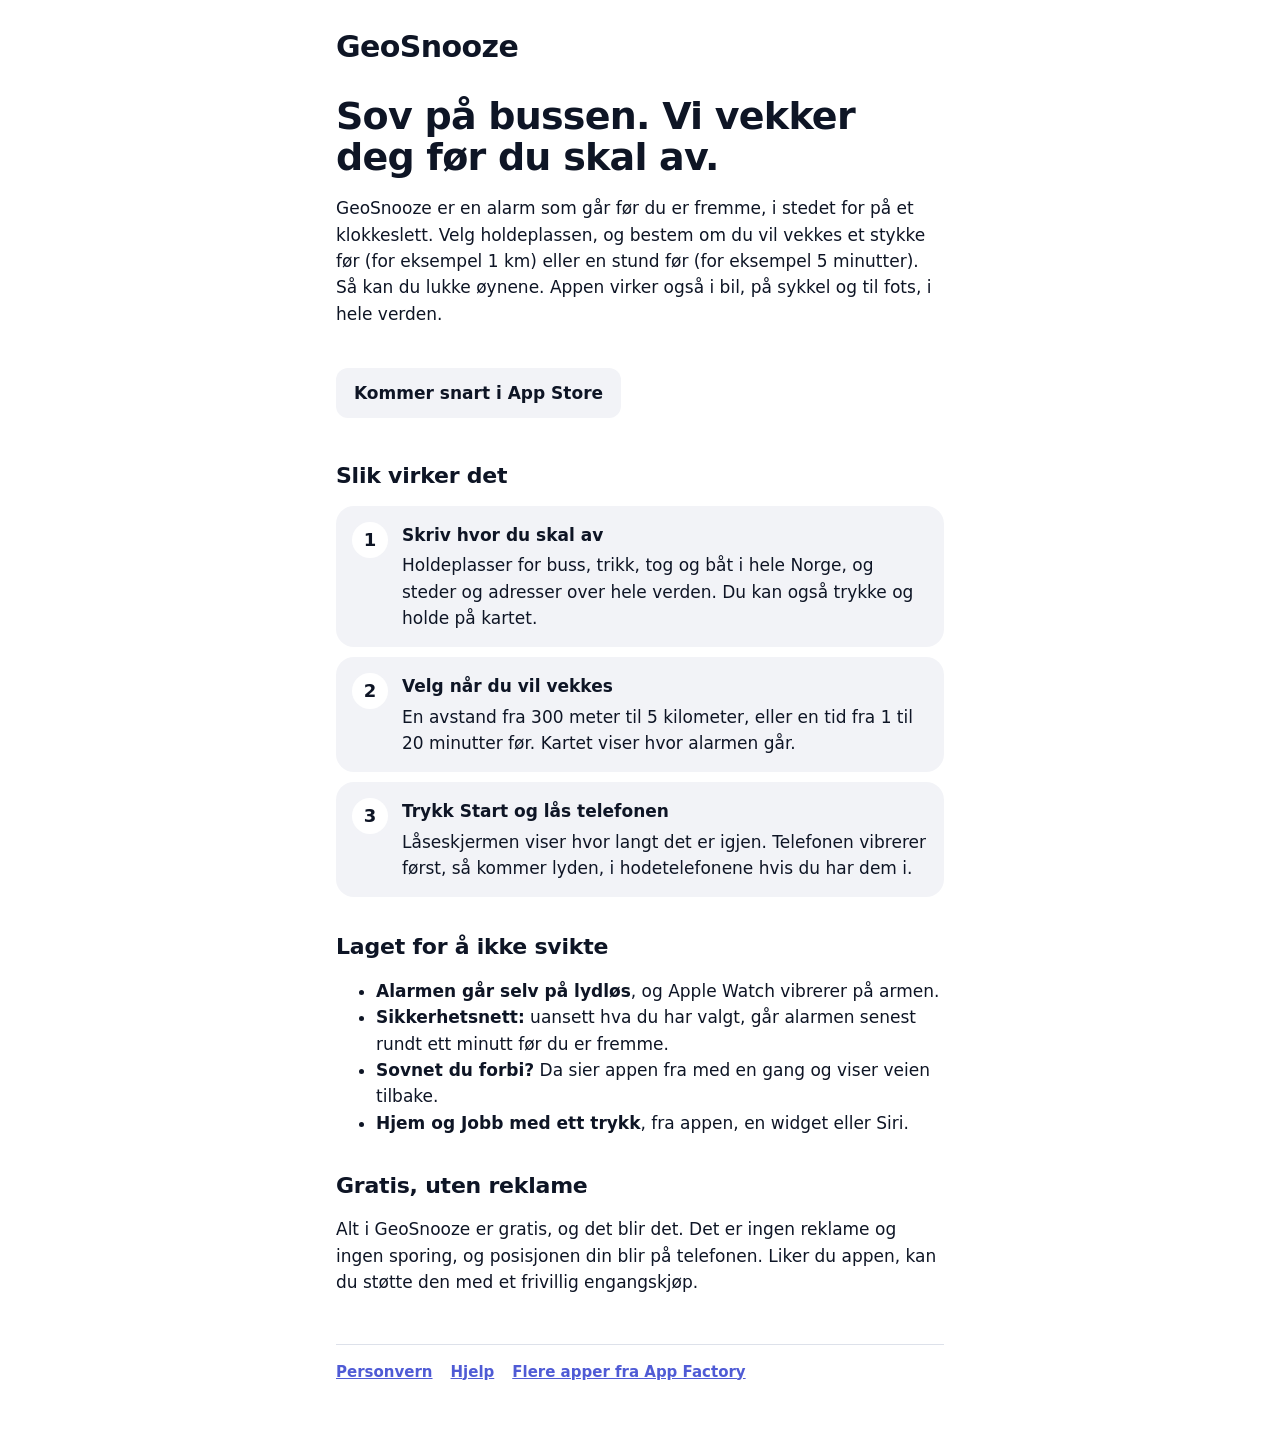
==== index.html @ c6c5e123 "Forside, personvern og hjelp for GeoSnooze Co-Authored-By: Claude Opus 5.5 <noreply@anthropic.com> C" ====
<!doctype html>
<html lang="nb">
<head>
<meta charset="utf-8">
<meta name="viewport" content="width=device-width, initial-scale=1">
<title>GeoSnooze – vekker deg før holdeplassen</title>
<meta name="description" content="Sov trygt på bussen, trikken eller toget. GeoSnooze vekker deg før du skal av.">
<meta name="theme-color" content="#FFFFFF">
<link rel="alternate" hreflang="nb" href="./">
<link rel="alternate" hreflang="x-default" href="./">
<link rel="stylesheet" href="./style.css">
</head>
<body>
<main>
  <a class="brand" href="./"><span>GeoSnooze</span></a>
  <h1>Sov på bussen. Vi vekker deg før du skal av.</h1>
  <p>GeoSnooze er en alarm som går før du er fremme, i stedet for på et klokkeslett. Velg holdeplassen,
    og bestem om du vil vekkes et stykke før (for eksempel 1 km) eller en stund før (for eksempel 5 minutter).
    Så kan du lukke øynene. Appen virker også i bil, på sykkel og til fots, i hele verden.</p>
  <p class="store-soon">Kommer snart i App Store</p>

  <h2>Slik virker det</h2>
  <ol class="steps">
    <li><b>Skriv hvor du skal av</b><span>Holdeplasser for buss, trikk, tog og båt i hele Norge, og steder og adresser
      over hele verden. Du kan også trykke og holde på kartet.</span></li>
    <li><b>Velg når du vil vekkes</b><span>En avstand fra 300 meter til 5 kilometer, eller en tid fra 1 til 20 minutter
      før. Kartet viser hvor alarmen går.</span></li>
    <li><b>Trykk Start og lås telefonen</b><span>Låseskjermen viser hvor langt det er igjen. Telefonen vibrerer først,
      så kommer lyden, i hodetelefonene hvis du har dem i.</span></li>
  </ol>

  <h2>Laget for å ikke svikte</h2>
  <ul>
    <li><strong>Alarmen går selv på lydløs</strong>, og Apple Watch vibrerer på armen.</li>
    <li><strong>Sikkerhetsnett:</strong> uansett hva du har valgt, går alarmen senest rundt ett minutt før du er fremme.</li>
    <li><strong>Sovnet du forbi?</strong> Da sier appen fra med en gang og viser veien tilbake.</li>
    <li><strong>Hjem og Jobb med ett trykk</strong>, fra appen, en widget eller Siri.</li>
  </ul>

  <h2>Gratis, uten reklame</h2>
  <p>Alt i GeoSnooze er gratis, og det blir det. Det er ingen reklame og ingen sporing, og posisjonen din blir
    på telefonen. Liker du appen, kan du støtte den med et frivillig engangskjøp.</p>
  <footer>
    <a href="personvern/">Personvern</a>
    <a href="support/">Hjelp</a>
    <a href="/">Flere apper fra App Factory</a>
  </footer>
</main>
</body>
</html>
---- style.css ----
/* Laget av Felles/skript/nettside.py fra app.json. Rett ikke her. */
:root {
  --bakgrunn: #FFFFFF;
  --flate: #F2F3F7;
  --tekst: #0E1525;
  --overskrift: #0E1525;
  --dempet: #5B6478;
  --aksent: #4F5BD5;
  --linje: #DDE1EA;
  color-scheme: light;
}
/* Grunnstilen for appnettsidene (Felles/skript/nettside/style.css). Fargene kommer fra app.json.
   Appens egne fonter og pynt legges i content/nettside/ekstra.css. */
* { box-sizing: border-box; }
html { -webkit-text-size-adjust: 100%; }
body {
  margin: 0;
  background: var(--bakgrunn);
  color: var(--tekst);
  font: 400 17px/1.55 -apple-system, system-ui, "Segoe UI", sans-serif;
}
main { max-width: 640px; margin: 0 auto; padding: 32px 16px 48px; }

.brand { display: inline-flex; align-items: center; gap: 12px; text-decoration: none; color: var(--overskrift); }
.brand img { width: 44px; height: 44px; border-radius: 10px; flex: none; }
.brand span { font: 800 30px/1 -apple-system, system-ui, sans-serif; letter-spacing: -0.02em; }
.brand.small img { width: 32px; height: 32px; border-radius: 7px; }
.brand.small span { font-size: 22px; }

h1 { color: var(--overskrift); font: 800 38px/1.08 -apple-system, system-ui, sans-serif; letter-spacing: -0.02em; margin: 32px 0 12px; }
h2 { color: var(--overskrift); font: 700 22px/1.25 -apple-system, system-ui, sans-serif; letter-spacing: -0.01em; margin: 36px 0 8px; }
strong, b { color: var(--overskrift); font-weight: 700; }
a { color: var(--aksent); font-weight: 600; }
.muted { color: var(--dempet); }

.store-badge { display: inline-block; margin: 24px 0 8px; line-height: 0; }
.store-badge img { height: 50px; width: auto; display: block; }
.store-badge:hover { opacity: 0.85; }
.store-soon { display: inline-block; margin: 24px 0 8px; padding: 12px 18px; border-radius: 12px; background: var(--flate); color: var(--overskrift); font-weight: 600; }

ol.steps { list-style: none; padding: 0; margin: 16px 0 0; display: grid; gap: 10px; counter-reset: step; }
ol.steps li { counter-increment: step; display: grid; grid-template-columns: 36px 1fr; gap: 4px 14px; background: var(--flate); border-radius: 18px; padding: 16px; }
ol.steps li::before { content: counter(step); grid-row: span 2; width: 36px; height: 36px; border-radius: 50%; background: var(--bakgrunn); color: var(--overskrift); font: 800 18px/36px -apple-system, system-ui, sans-serif; text-align: center; }

.pro { background: var(--flate); border-radius: 18px; padding: 20px; margin: 16px 0; }
.pro h2 { margin-top: 0; }
.pro ul { margin: 8px 0 0; padding-left: 20px; }
.badge { display: inline-block; background: var(--aksent); color: var(--bakgrunn); font: 800 13px/1 -apple-system, system-ui, sans-serif; letter-spacing: 0.04em; text-transform: uppercase; border-radius: 8px; padding: 5px 8px; vertical-align: 3px; }

footer { margin-top: 48px; padding-top: 16px; border-top: 1px solid var(--linje); font-size: 15px; display: flex; flex-wrap: wrap; gap: 8px 18px; }
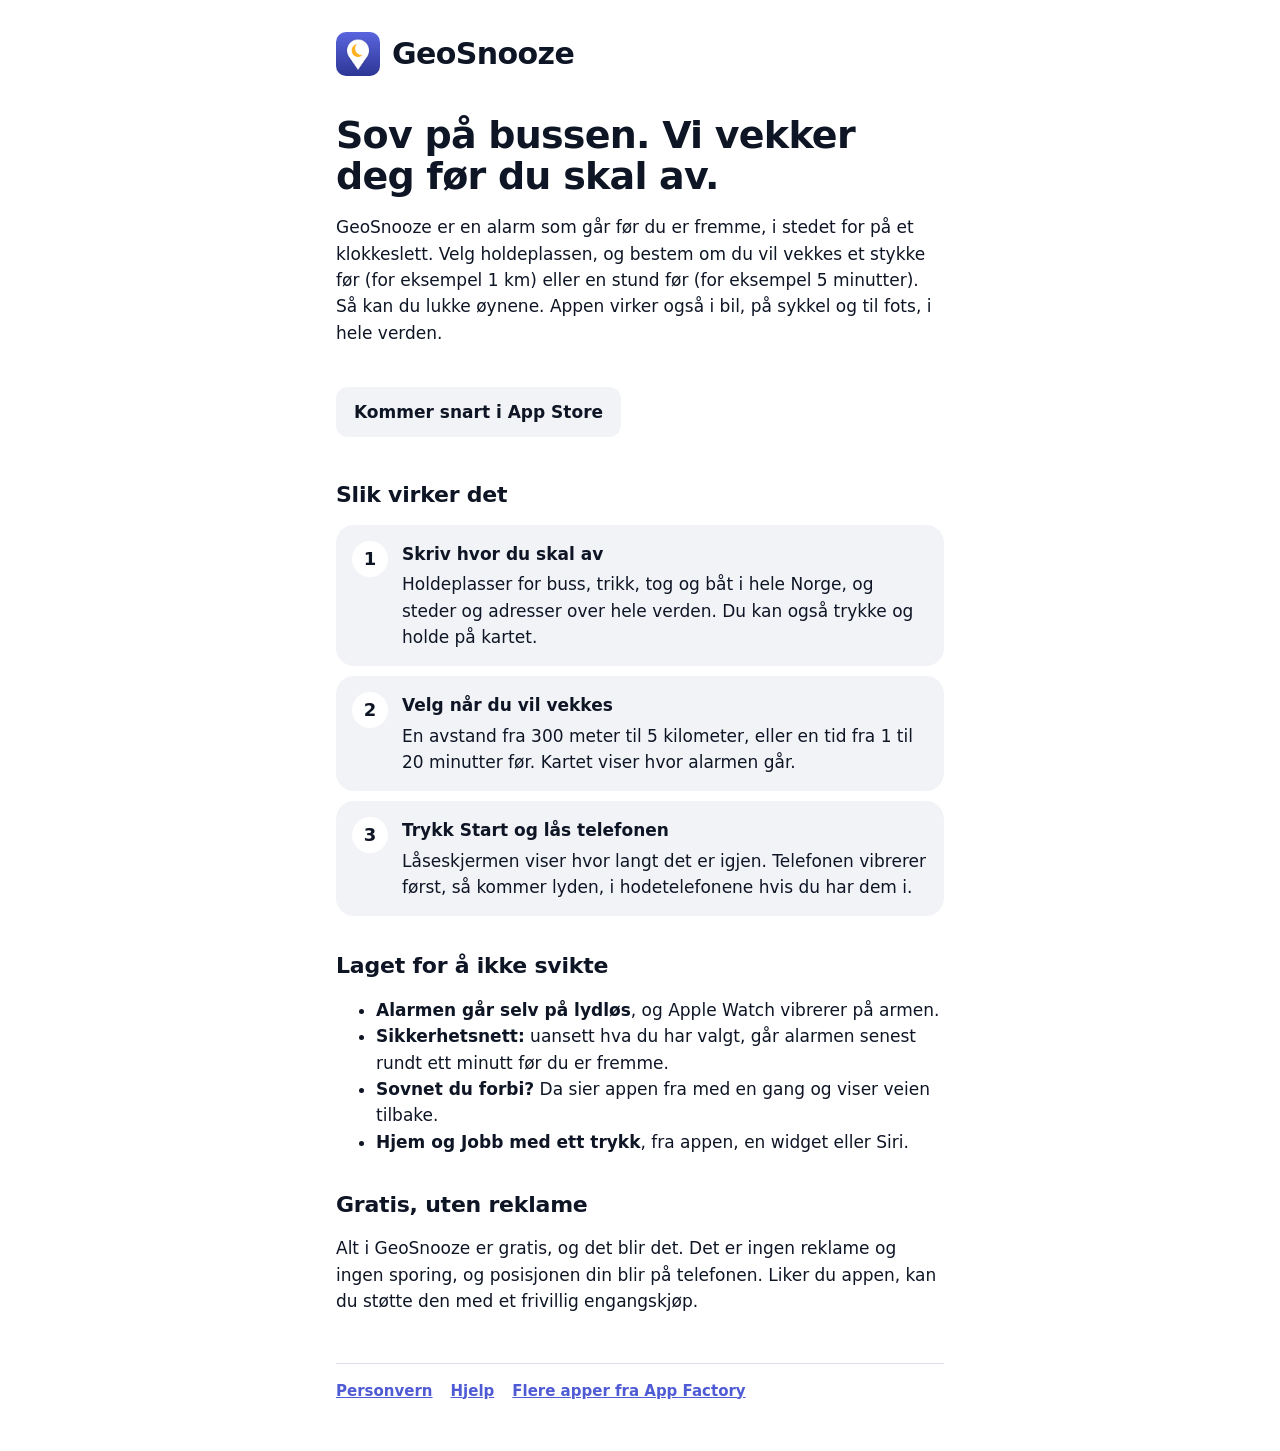
==== commit e40547c6: "Appikon på nettsiden Co-Authored-By: Claude Opus 5.5 <noreply@anthropic.com> Claude-Session: https:/" ====
--- a/index.html
+++ b/index.html
@@ -6,13 +6,15 @@
 <title>GeoSnooze – vekker deg før holdeplassen</title>
 <meta name="description" content="Sov trygt på bussen, trikken eller toget. GeoSnooze vekker deg før du skal av.">
 <meta name="theme-color" content="#FFFFFF">
+<link rel="icon" href="./icon.png">
+<link rel="apple-touch-icon" href="./icon.png">
 <link rel="alternate" hreflang="nb" href="./">
 <link rel="alternate" hreflang="x-default" href="./">
 <link rel="stylesheet" href="./style.css">
 </head>
 <body>
 <main>
-  <a class="brand" href="./"><span>GeoSnooze</span></a>
+  <a class="brand" href="./"><img src="./icon.png" alt="" width="44" height="44"><span>GeoSnooze</span></a>
   <h1>Sov på bussen. Vi vekker deg før du skal av.</h1>
   <p>GeoSnooze er en alarm som går før du er fremme, i stedet for på et klokkeslett. Velg holdeplassen,
     og bestem om du vil vekkes et stykke før (for eksempel 1 km) eller en stund før (for eksempel 5 minutter).
